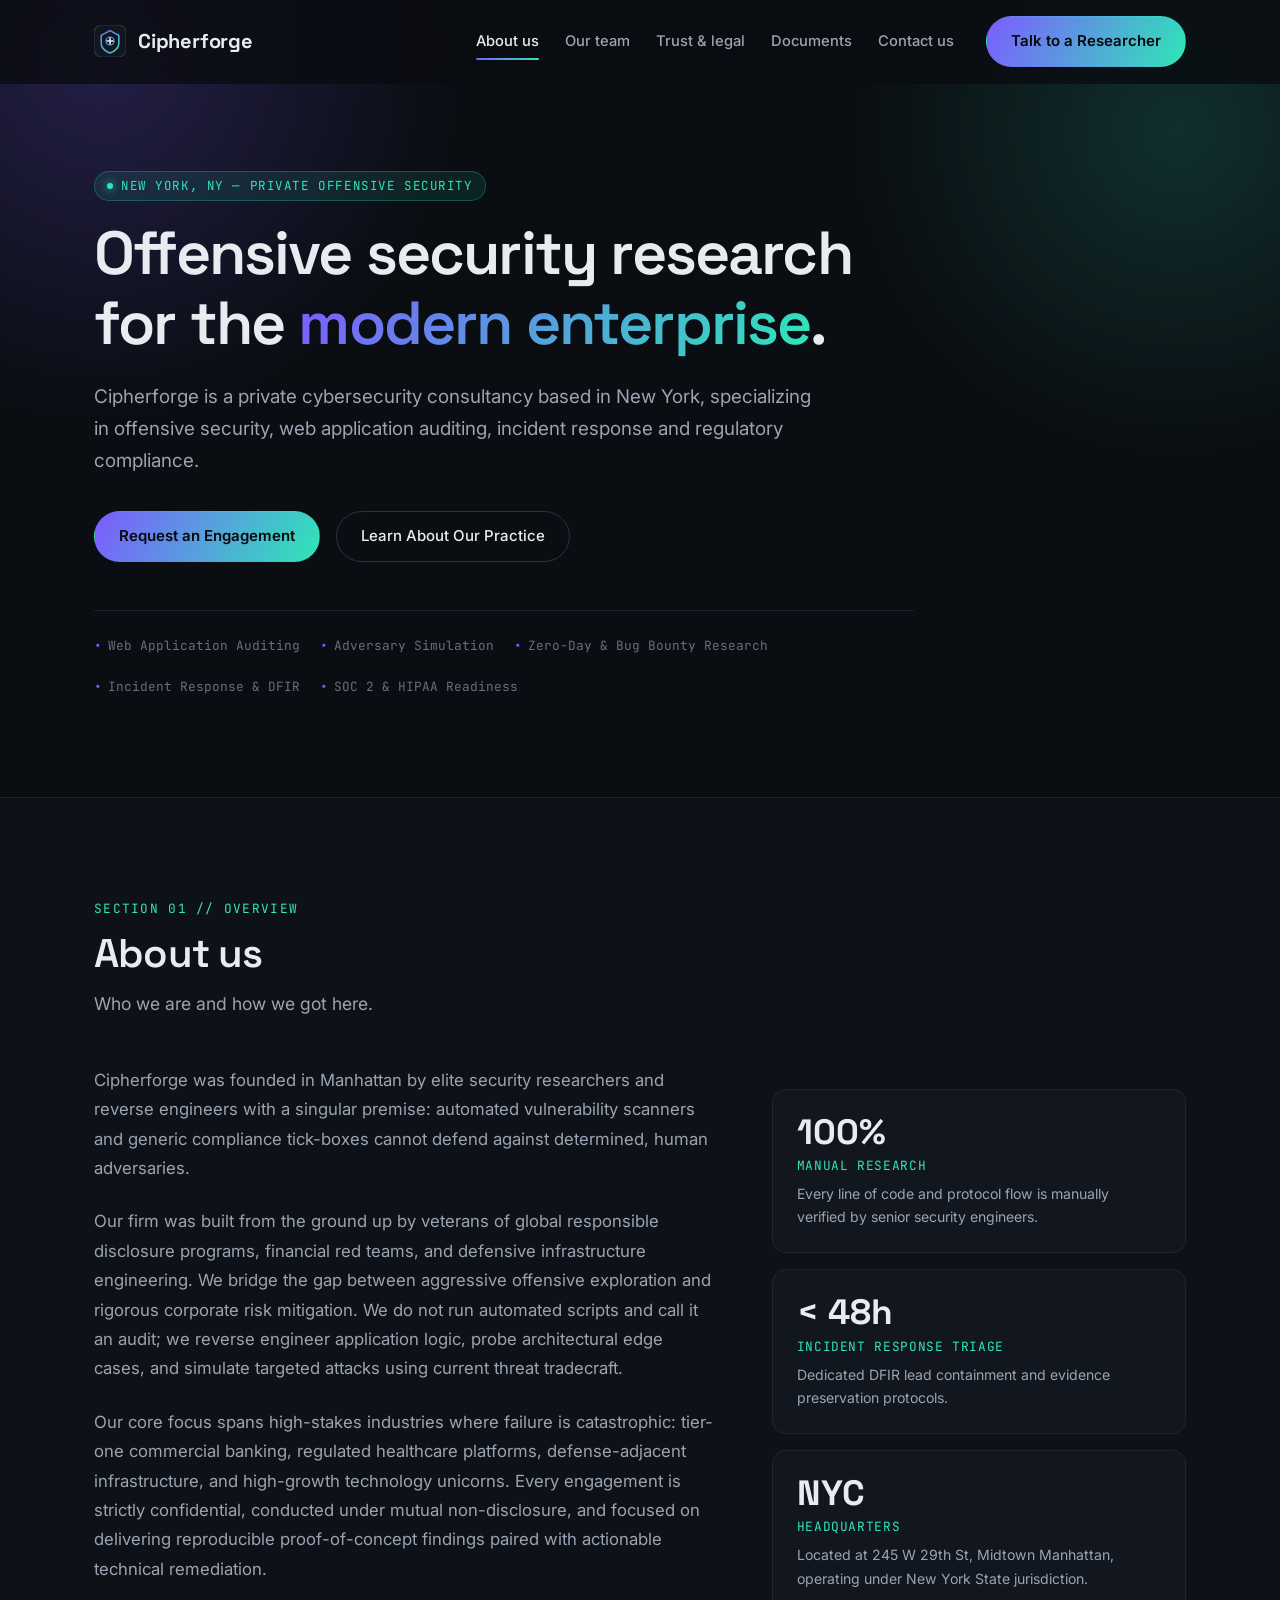
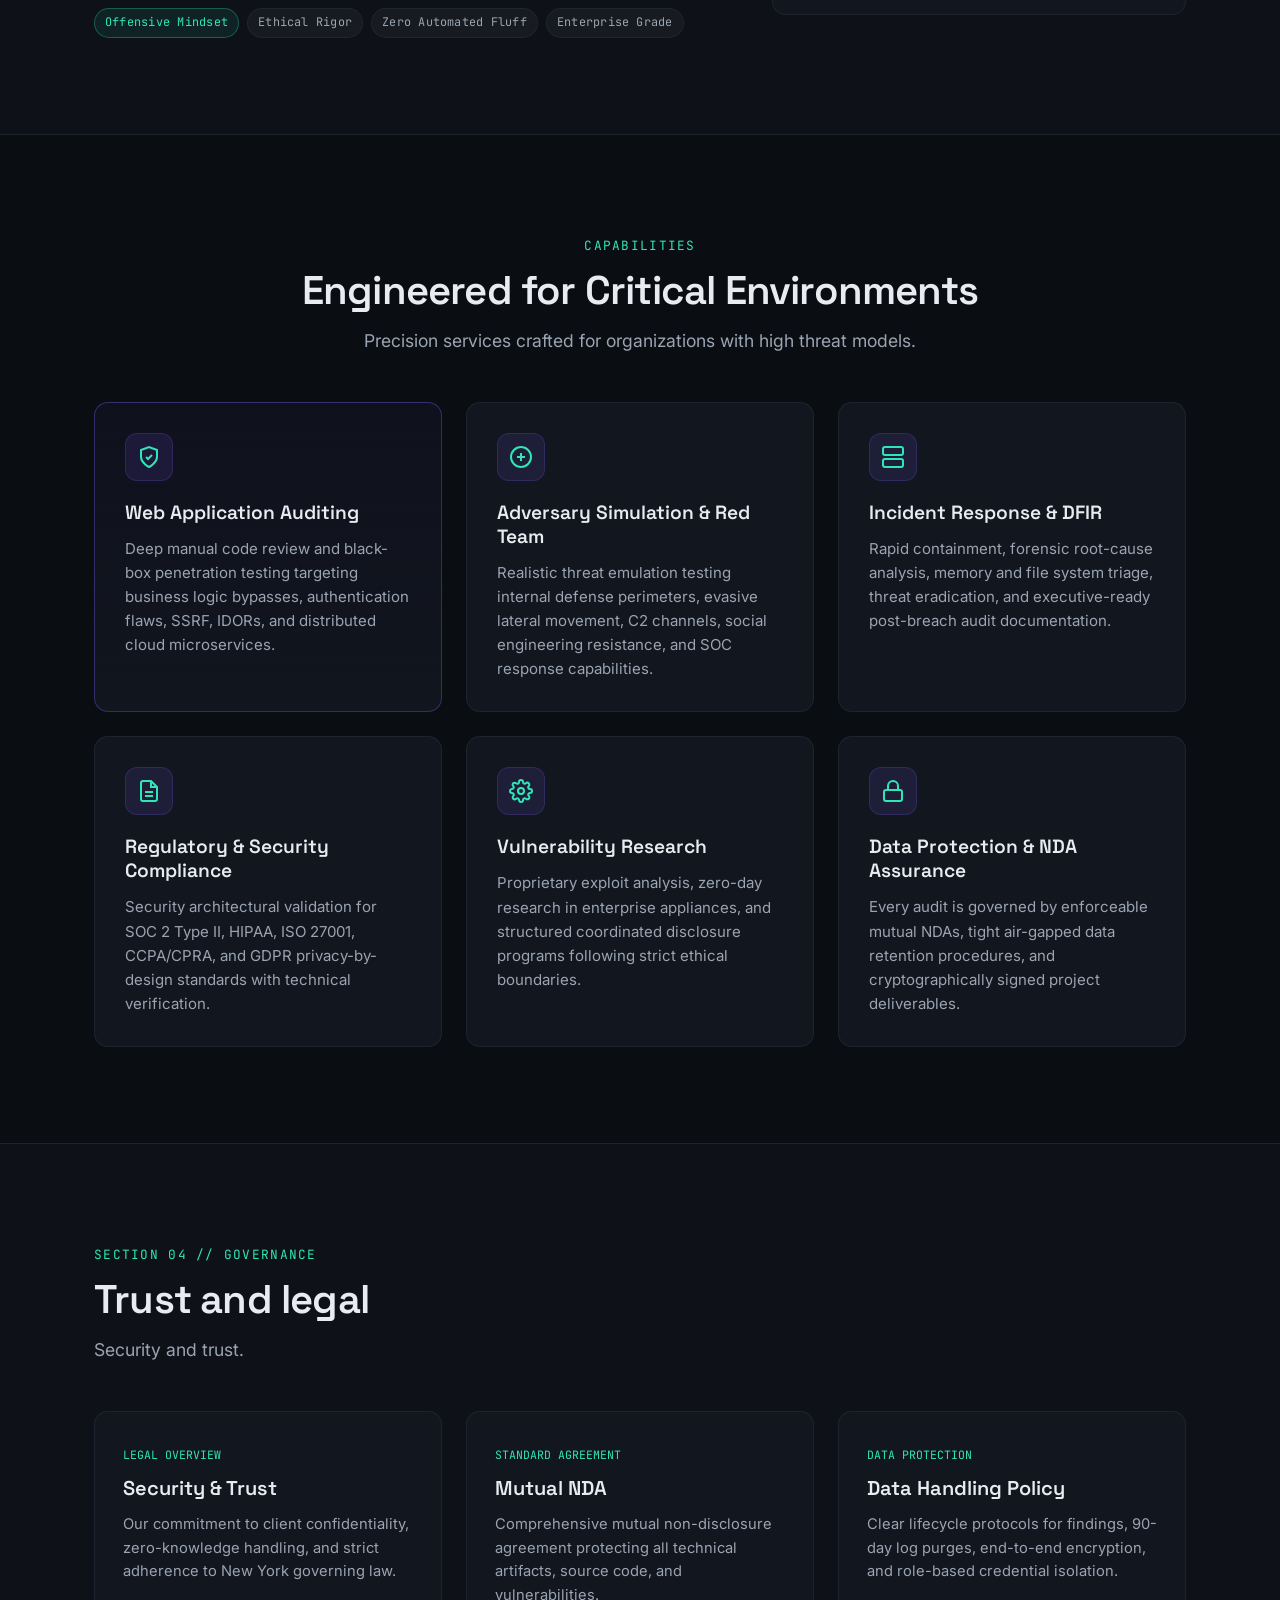
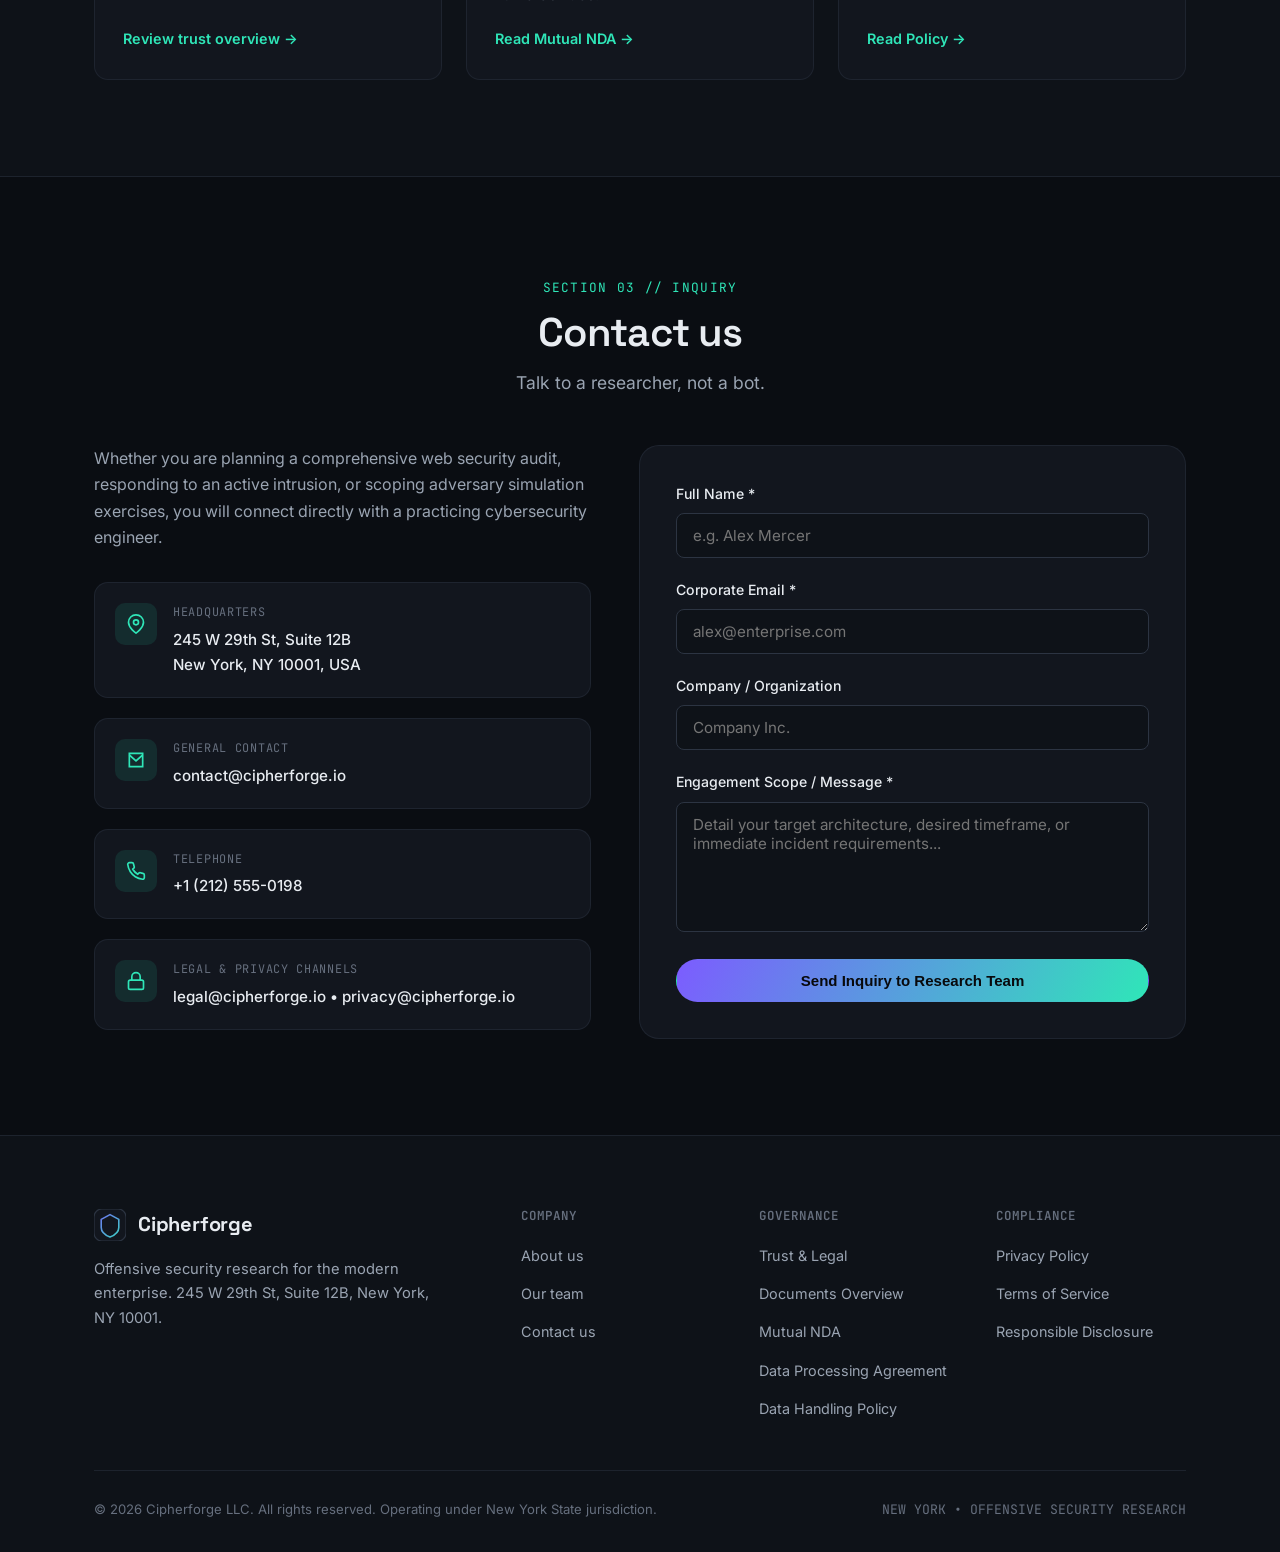
==== index.html @ 645dce04 "Initial release: Cipherforge corporate offensive security website" ====
﻿<!DOCTYPE html>
<html lang="en">
<head>
  <meta charset="UTF-8" />
  <meta name="viewport" content="width=device-width, initial-scale=1.0" />
  <title>Cipherforge | Offensive Security Research for the Modern Enterprise</title>
  <meta name="description" content="Cipherforge is a private cybersecurity consultancy based in New York, specializing in offensive security, web application auditing, incident response and regulatory compliance." />
  <meta name="robots" content="index, follow" />
  <link rel="canonical" href="https://cipherforgge.github.io/cipherforge/" />
  <meta name="theme-color" content="#0a0d12" />

  <!-- Icons -->
  <link rel="icon" href="assets/favicon.svg" type="image/svg+xml" />
  <link rel="apple-touch-icon" href="assets/logo.png" />

  <!-- Open Graph -->
  <meta property="og:type" content="website" />
  <meta property="og:url" content="https://cipherforgge.github.io/cipherforge/" />
  <meta property="og:site_name" content="Cipherforge" />
  <meta property="og:title" content="Cipherforge | Offensive Security Research for the Modern Enterprise" />
  <meta property="og:description" content="Private cybersecurity consultancy based in New York specializing in offensive security, web application auditing, incident response and compliance." />
  <meta property="og:image" content="https://cipherforgge.github.io/cipherforge/assets/og.jpg" />
  <meta property="og:image:width" content="1200" />
  <meta property="og:image:height" content="630" />
  <meta property="og:image:alt" content="Cipherforge - Offensive security research for the modern enterprise" />

  <!-- Twitter Card -->
  <meta name="twitter:card" content="summary_large_image" />
  <meta name="twitter:title" content="Cipherforge | Offensive Security Research for the Modern Enterprise" />
  <meta name="twitter:description" content="Private cybersecurity consultancy based in New York specializing in offensive security, web application auditing, incident response and compliance." />
  <meta name="twitter:image" content="https://cipherforgge.github.io/cipherforge/assets/og.jpg" />

  <!-- Google Fonts -->
  <link rel="preconnect" href="https://fonts.googleapis.com">
  <link rel="preconnect" href="https://fonts.gstatic.com" crossorigin>
  <link href="https://fonts.googleapis.com/css2?family=Space+Grotesk:wght@400;500;600;700&family=Inter:wght@400;500;600&family=JetBrains+Mono:wght@400;500&display=swap" rel="stylesheet">
  <link rel="stylesheet" href="css/styles.css" />

  <!-- JSON-LD Organization -->
  <script type="application/ld+json">
  {
    "@context": "https://schema.org",
    "@type": "Organization",
    "name": "Cipherforge",
    "url": "https://cipherforgge.github.io/cipherforge/",
    "logo": "https://cipherforgge.github.io/cipherforge/assets/logo.png",
    "description": "Private cybersecurity consultancy based in New York specializing in offensive security, web application auditing, incident response and compliance.",
    "email": "contact@cipherforge.io",
    "telephone": "+1-212-555-0198",
    "address": {
      "@type": "PostalAddress",
      "streetAddress": "245 W 29th St, Suite 12B",
      "addressLocality": "New York",
      "addressRegion": "NY",
      "postalCode": "10001",
      "addressCountry": "US"
    },
    "sameAs": []
  }
  </script>
</head>
<body>

  <!-- Navigation -->
  <header class="nav" id="nav">
    <div class="nav-inner">
      <a href="index.html" class="brand-link">
        <span class="brand-logo-icon">
          <svg viewBox="0 0 40 40" fill="none" xmlns="http://www.w3.org/2000/svg">
            <rect width="40" height="40" rx="10" fill="#12161e" stroke="#2c3442" stroke-width="1.5" />
            <path d="M20 7 L31 13 V23 C31 29 25 33 20 35 C15 33 9 29 9 23 V13 Z" stroke="url(#nav-grad)" stroke-width="2" stroke-linejoin="round"/>
            <path d="M16 20 L24 20 M20 16 L20 24" stroke="#e8ecf1" stroke-width="2" stroke-linecap="round"/>
            <circle cx="20" cy="20" r="5" stroke="url(#nav-grad)" stroke-width="1.5"/>
            <defs>
              <linearGradient id="nav-grad" x1="0" y1="0" x2="40" y2="40" gradientUnits="userSpaceOnUse">
                <stop offset="0%" stop-color="#7c5cff" />
                <stop offset="100%" stop-color="#2fe6b8" />
              </linearGradient>
            </defs>
          </svg>
        </span>
        Cipherforge
      </a>

      <div class="nav-menu" id="nav-menu">
        <nav class="nav-links">
          <a href="#about" class="active">About us</a>
          <a href="team.html">Our team</a>
          <a href="trust.html">Trust & legal</a>
          <a href="documents.html">Documents</a>
          <a href="#contact">Contact us</a>
        </nav>
        <div class="nav-right">
          <a href="#contact" class="btn btn-primary nav-cta">Talk to a Researcher</a>
        </div>
      </div>

      <button class="nav-toggle" id="nav-toggle" aria-label="Toggle navigation menu" aria-expanded="false">
        <span></span><span></span><span></span>
      </button>
    </div>
  </header>

  <!-- Hero Section -->
  <section class="hero" id="top">
    <div class="hero-bg" aria-hidden="true"></div>
    <div class="container hero-inner">
      <div class="hero-content">
        <div class="eyebrow reveal">
          <span class="eyebrow-pill">New York, NY — Private Offensive Security</span>
        </div>
        <h1 class="hero-title reveal">
          Offensive security research for the <span class="text-gradient">modern enterprise</span>.
        </h1>
        <p class="hero-subtitle reveal">
          Cipherforge is a private cybersecurity consultancy based in New York, specializing in offensive security, web application auditing, incident response and regulatory compliance.
        </p>
        <div class="hero-actions reveal">
          <a href="#contact" class="btn btn-primary">Request an Engagement</a>
          <a href="#about" class="btn btn-ghost">Learn About Our Practice</a>
        </div>
        <div class="hero-stack reveal">
          <span>Web Application Auditing</span>
          <span>Adversary Simulation</span>
          <span>Zero-Day & Bug Bounty Research</span>
          <span>Incident Response & DFIR</span>
          <span>SOC 2 & HIPAA Readiness</span>
        </div>
      </div>
    </div>
  </section>

  <!-- About Us Section -->
  <section class="section section-alt" id="about">
    <div class="container">
      <div class="section-header">
        <p class="section-tag reveal">Section 01 // Overview</p>
        <h2 class="section-title reveal">About us</h2>
        <p class="section-subtitle reveal">Who we are and how we got here.</p>
      </div>

      <div class="about-grid">
        <div class="about-body reveal">
          <p>
            Cipherforge was founded in Manhattan by elite security researchers and reverse engineers with a singular premise: automated vulnerability scanners and generic compliance tick-boxes cannot defend against determined, human adversaries.
          </p>
          <p>
            Our firm was built from the ground up by veterans of global responsible disclosure programs, financial red teams, and defensive infrastructure engineering. We bridge the gap between aggressive offensive exploration and rigorous corporate risk mitigation. We do not run automated scripts and call it an audit; we reverse engineer application logic, probe architectural edge cases, and simulate targeted attacks using current threat tradecraft.
          </p>
          <p>
            Our core focus spans high-stakes industries where failure is catastrophic: tier-one commercial banking, regulated healthcare platforms, defense-adjacent infrastructure, and high-growth technology unicorns. Every engagement is strictly confidential, conducted under mutual non-disclosure, and focused on delivering reproducible proof-of-concept findings paired with actionable technical remediation.
          </p>
          <div class="tag-list">
            <span class="tag tag-accent">Offensive Mindset</span>
            <span class="tag">Ethical Rigor</span>
            <span class="tag">Zero Automated Fluff</span>
            <span class="tag">Enterprise Grade</span>
          </div>
        </div>

        <div class="about-highlights reveal">
          <div class="stat-card">
            <div class="stat-number">100%</div>
            <div class="stat-label">Manual Research</div>
            <p class="stat-desc">Every line of code and protocol flow is manually verified by senior security engineers.</p>
          </div>
          <div class="stat-card">
            <div class="stat-number">&lt; 48h</div>
            <div class="stat-label">Incident Response Triage</div>
            <p class="stat-desc">Dedicated DFIR lead containment and evidence preservation protocols.</p>
          </div>
          <div class="stat-card">
            <div class="stat-number">NYC</div>
            <div class="stat-label">Headquarters</div>
            <p class="stat-desc">Located at 245 W 29th St, Midtown Manhattan, operating under New York State jurisdiction.</p>
          </div>
        </div>
      </div>
    </div>
  </section>

  <!-- Core Practice Areas -->
  <section class="section" id="services">
    <div class="container">
      <div class="section-header text-center">
        <p class="section-tag reveal">Capabilities</p>
        <h2 class="section-title reveal">Engineered for Critical Environments</h2>
        <p class="section-subtitle reveal">Precision services crafted for organizations with high threat models.</p>
      </div>

      <div class="cards-grid">
        <article class="feature-card feature-card-accent reveal">
          <div class="feature-icon">
            <svg width="24" height="24" viewBox="0 0 24 24" fill="none" stroke="currentColor" stroke-width="2"><path d="M12 22s8-4 8-10V5l-8-3-8 3v7c0 6 8 10 8 10z"/><path d="M9 12l2 2 4-4"/></svg>
          </div>
          <h3>Web Application Auditing</h3>
          <p>Deep manual code review and black-box penetration testing targeting business logic bypasses, authentication flaws, SSRF, IDORs, and distributed cloud microservices.</p>
        </article>

        <article class="feature-card reveal">
          <div class="feature-icon">
            <svg width="24" height="24" viewBox="0 0 24 24" fill="none" stroke="currentColor" stroke-width="2"><circle cx="12" cy="12" r="10"/><path d="M12 8v8"/><path d="M8 12h8"/></svg>
          </div>
          <h3>Adversary Simulation & Red Team</h3>
          <p>Realistic threat emulation testing internal defense perimeters, evasive lateral movement, C2 channels, social engineering resistance, and SOC response capabilities.</p>
        </article>

        <article class="feature-card reveal">
          <div class="feature-icon">
            <svg width="24" height="24" viewBox="0 0 24 24" fill="none" stroke="currentColor" stroke-width="2"><rect x="2" y="2" width="20" height="8" rx="2"/><rect x="2" y="14" width="20" height="8" rx="2"/><line x1="6" y1="6" x2="6.01" y2="6"/><line x1="6" y1="18" x2="6.01" y2="18"/></svg>
          </div>
          <h3>Incident Response & DFIR</h3>
          <p>Rapid containment, forensic root-cause analysis, memory and file system triage, threat eradication, and executive-ready post-breach audit documentation.</p>
        </article>

        <article class="feature-card reveal">
          <div class="feature-icon">
            <svg width="24" height="24" viewBox="0 0 24 24" fill="none" stroke="currentColor" stroke-width="2"><path d="M14 2H6a2 2 0 0 0-2 2v16a2 2 0 0 0 2 2h12a2 2 0 0 0 2-2V8z"/><polyline points="14 2 14 8 20 8"/><line x1="16" y1="13" x2="8" y2="13"/><line x1="16" y1="17" x2="8" y2="17"/></svg>
          </div>
          <h3>Regulatory & Security Compliance</h3>
          <p>Security architectural validation for SOC 2 Type II, HIPAA, ISO 27001, CCPA/CPRA, and GDPR privacy-by-design standards with technical verification.</p>
        </article>

        <article class="feature-card reveal">
          <div class="feature-icon">
            <svg width="24" height="24" viewBox="0 0 24 24" fill="none" stroke="currentColor" stroke-width="2"><circle cx="12" cy="12" r="3"/><path d="M19.4 15a1.65 1.65 0 0 0 .33 1.82l.06.06a2 2 0 0 1 0 2.83 2 2 0 0 1-2.83 0l-.06-.06a1.65 1.65 0 0 0-1.82-.33 1.65 1.65 0 0 0-1 1.51V21a2 2 0 0 1-2 2 2 2 0 0 1-2-2v-.09A1.65 1.65 0 0 0 9 19.4a1.65 1.65 0 0 0-1.82.33l-.06.06a2 2 0 0 1-2.83 0 2 2 0 0 1 0-2.83l.06-.06a1.65 1.65 0 0 0 .33-1.82 1.65 1.65 0 0 0-1.51-1H3a2 2 0 0 1-2-2 2 2 0 0 1 2-2h.09A1.65 1.65 0 0 0 4.6 9a1.65 1.65 0 0 0-.33-1.82l-.06-.06a2 2 0 0 1 0-2.83 2 2 0 0 1 2.83 0l.06.06a1.65 1.65 0 0 0 1.82.33H9a1.65 1.65 0 0 0 1-1.51V3a2 2 0 0 1 2-2 2 2 0 0 1 2 2v.09a1.65 1.65 0 0 0 1 1.51 1.65 1.65 0 0 0 1.82-.33l.06-.06a2 2 0 0 1 2.83 0 2 2 0 0 1 0 2.83l-.06.06a1.65 1.65 0 0 0-.33 1.82V9a1.65 1.65 0 0 0 1.51 1H21a2 2 0 0 1 2 2 2 2 0 0 1-2 2h-.09a1.65 1.65 0 0 0-1.51 1z"/></svg>
          </div>
          <h3>Vulnerability Research</h3>
          <p>Proprietary exploit analysis, zero-day research in enterprise appliances, and structured coordinated disclosure programs following strict ethical boundaries.</p>
        </article>

        <article class="feature-card reveal">
          <div class="feature-icon">
            <svg width="24" height="24" viewBox="0 0 24 24" fill="none" stroke="currentColor" stroke-width="2"><rect x="3" y="11" width="18" height="11" rx="2" ry="2"/><path d="M7 11V7a5 5 0 0 1 10 0v4"/></svg>
          </div>
          <h3>Data Protection & NDA Assurance</h3>
          <p>Every audit is governed by enforceable mutual NDAs, tight air-gapped data retention procedures, and cryptographically signed project deliverables.</p>
        </article>
      </div>
    </div>
  </section>

  <!-- Trust & Legal Teaser Section -->
  <section class="section section-alt">
    <div class="container">
      <div class="section-header">
        <p class="section-tag reveal">Section 04 // Governance</p>
        <h2 class="section-title reveal">Trust and legal</h2>
        <p class="section-subtitle reveal">Security and trust.</p>
      </div>

      <div class="cards-grid">
        <div class="doc-card reveal">
          <div>
            <span class="doc-card-badge">Legal Overview</span>
            <h3>Security & Trust</h3>
            <p>Our commitment to client confidentiality, zero-knowledge handling, and strict adherence to New York governing law.</p>
          </div>
          <a href="trust.html" class="doc-card-link">Review trust overview &rarr;</a>
        </div>

        <div class="doc-card reveal">
          <div>
            <span class="doc-card-badge">Standard Agreement</span>
            <h3>Mutual NDA</h3>
            <p>Comprehensive mutual non-disclosure agreement protecting all technical artifacts, source code, and vulnerabilities.</p>
          </div>
          <a href="nda.html" class="doc-card-link">Read Mutual NDA &rarr;</a>
        </div>

        <div class="doc-card reveal">
          <div>
            <span class="doc-card-badge">Data Protection</span>
            <h3>Data Handling Policy</h3>
            <p>Clear lifecycle protocols for findings, 90-day log purges, end-to-end encryption, and role-based credential isolation.</p>
          </div>
          <a href="data-handling.html" class="doc-card-link">Read Policy &rarr;</a>
        </div>
      </div>
    </div>
  </section>

  <!-- Contact Us Section -->
  <section class="section" id="contact">
    <div class="container">
      <div class="section-header text-center">
        <p class="section-tag reveal">Section 03 // Inquiry</p>
        <h2 class="section-title reveal">Contact us</h2>
        <p class="section-subtitle reveal">Talk to a researcher, not a bot.</p>
      </div>

      <div class="contact-layout">
        <div class="contact-info reveal">
          <p>
            Whether you are planning a comprehensive web security audit, responding to an active intrusion, or scoping adversary simulation exercises, you will connect directly with a practicing cybersecurity engineer.
          </p>

          <div class="contact-info-list">
            <div class="contact-item">
              <div class="contact-item-icon">
                <svg viewBox="0 0 24 24" fill="none" stroke="currentColor" stroke-width="2"><path d="M21 10c0 7-9 13-9 13s-9-6-9-13a9 9 0 0 1 18 0z"/><circle cx="12" cy="10" r="3"/></svg>
              </div>
              <div class="contact-item-content">
                <span class="contact-item-label">Headquarters</span>
                <span class="contact-item-value">245 W 29th St, Suite 12B<br>New York, NY 10001, USA</span>
              </div>
            </div>

            <div class="contact-item">
              <div class="contact-item-icon">
                <svg viewBox="0 0 24 24" fill="none" stroke="currentColor" stroke-width="2"><path d="M4 4h16v16H4z"/><path d="M4 6l8 7 8-7"/></svg>
              </div>
              <div class="contact-item-content">
                <span class="contact-item-label">General Contact</span>
                <a href="mailto:contact@cipherforge.io" class="contact-item-value">contact@cipherforge.io</a>
              </div>
            </div>

            <div class="contact-item">
              <div class="contact-item-icon">
                <svg viewBox="0 0 24 24" fill="none" stroke="currentColor" stroke-width="2"><path d="M22 16.92v3a2 2 0 0 1-2.18 2 19.79 19.79 0 0 1-8.63-3.07 19.5 19.5 0 0 1-6-6 19.79 19.79 0 0 1-3.07-8.67A2 2 0 0 1 4.11 2h3a2 2 0 0 1 2 1.72 12.84 12.84 0 0 0 .7 2.81 2 2 0 0 1-.45 2.11L8.09 9.91a16 16 0 0 0 6 6l1.27-1.27a2 2 0 0 1 2.11-.45 12.84 12.84 0 0 0 2.81.7A2 2 0 0 1 22 16.92z"/></svg>
              </div>
              <div class="contact-item-content">
                <span class="contact-item-label">Telephone</span>
                <span class="contact-item-value">+1 (212) 555-0198</span>
              </div>
            </div>

            <div class="contact-item">
              <div class="contact-item-icon">
                <svg viewBox="0 0 24 24" fill="none" stroke="currentColor" stroke-width="2"><rect x="3" y="11" width="18" height="11" rx="2" ry="2"/><path d="M7 11V7a5 5 0 0 1 10 0v4"/></svg>
              </div>
              <div class="contact-item-content">
                <span class="contact-item-label">Legal & Privacy Channels</span>
                <span class="contact-item-value">legal@cipherforge.io &bull; privacy@cipherforge.io</span>
              </div>
            </div>
          </div>
        </div>

        <div class="contact-form-wrap reveal">
          <form id="contact-form" novalidate>
            <div class="form-group">
              <label for="cf-name" class="form-label">Full Name *</label>
              <input type="text" id="cf-name" class="form-control" placeholder="e.g. Alex Mercer" required />
            </div>

            <div class="form-group">
              <label for="cf-email" class="form-label">Corporate Email *</label>
              <input type="email" id="cf-email" class="form-control" placeholder="alex@enterprise.com" required />
            </div>

            <div class="form-group">
              <label for="cf-company" class="form-label">Company / Organization</label>
              <input type="text" id="cf-company" class="form-control" placeholder="Company Inc." />
            </div>

            <div class="form-group">
              <label for="cf-message" class="form-label">Engagement Scope / Message *</label>
              <textarea id="cf-message" class="form-control" rows="4" placeholder="Detail your target architecture, desired timeframe, or immediate incident requirements..." required></textarea>
            </div>

            <button type="submit" class="btn btn-primary" style="width: 100%;">
              Send Inquiry to Research Team
            </button>

            <div id="form-status" class="form-status" role="alert"></div>
          </form>
        </div>
      </div>
    </div>
  </section>

  <!-- Footer -->
  <footer class="footer">
    <div class="container">
      <div class="footer-top">
        <div class="footer-brand">
          <a href="index.html" class="brand-link">
            <span class="brand-logo-icon">
              <svg viewBox="0 0 40 40" fill="none" xmlns="http://www.w3.org/2000/svg">
                <rect width="40" height="40" rx="10" fill="#12161e" stroke="#2c3442" stroke-width="1.5" />
                <path d="M20 7 L31 13 V23 C31 29 25 33 20 35 C15 33 9 29 9 23 V13 Z" stroke="url(#nav-grad-ft)" stroke-width="2" stroke-linejoin="round"/>
                <defs>
                  <linearGradient id="nav-grad-ft" x1="0" y1="0" x2="40" y2="40" gradientUnits="userSpaceOnUse">
                    <stop offset="0%" stop-color="#7c5cff" />
                    <stop offset="100%" stop-color="#2fe6b8" />
                  </linearGradient>
                </defs>
              </svg>
            </span>
            Cipherforge
          </a>
          <p class="footer-desc">
            Offensive security research for the modern enterprise. 245 W 29th St, Suite 12B, New York, NY 10001.
          </p>
        </div>

        <div class="footer-col">
          <h4>Company</h4>
          <ul>
            <li><a href="#about">About us</a></li>
            <li><a href="team.html">Our team</a></li>
            <li><a href="#contact">Contact us</a></li>
          </ul>
        </div>

        <div class="footer-col">
          <h4>Governance</h4>
          <ul>
            <li><a href="trust.html">Trust & Legal</a></li>
            <li><a href="documents.html">Documents Overview</a></li>
            <li><a href="nda.html">Mutual NDA</a></li>
            <li><a href="dpa.html">Data Processing Agreement</a></li>
            <li><a href="data-handling.html">Data Handling Policy</a></li>
          </ul>
        </div>

        <div class="footer-col">
          <h4>Compliance</h4>
          <ul>
            <li><a href="privacy.html">Privacy Policy</a></li>
            <li><a href="terms.html">Terms of Service</a></li>
            <li><a href="mailto:security@cipherforge.io">Responsible Disclosure</a></li>
          </ul>
        </div>
      </div>

      <div class="footer-bottom">
        <div>&copy; <span id="year">2026</span> Cipherforge LLC. All rights reserved. Operating under New York State jurisdiction.</div>
        <div class="mono">NEW YORK &bull; OFFENSIVE SECURITY RESEARCH</div>
      </div>
    </div>
  </footer>

  <script src="js/main.js"></script>
</body>
</html>
---- css/styles.css ----
/* ---------- Cipherforge Stylesheet ----------
   Design System cloned from reference: dark theme, glassmorphic navigation,
   Space Grotesk + Inter + JetBrains Mono typography, gradient accents.
------------------------------------------------ */

:root {
  --bg: #0a0d12;
  --bg-alt: #0e1218;
  --surface: #12161e;
  --surface-hover: #171c26;
  --surface-card: #141922;
  --border: rgba(34, 41, 53, 0.75);
  --border-strong: #2c3442;
  --text: #e8ecf1;
  --text-dim: #9aa4b2;
  --text-faint: #666f7e;
  --accent: #7c5cff;
  --accent-2: #2fe6b8;
  --accent-grad: linear-gradient(120deg, #7c5cff, #2fe6b8);
  --accent-glow: rgba(124, 92, 255, 0.25);
  --radius-sm: 8px;
  --radius: 14px;
  --radius-lg: 20px;
  --max-w: 1140px;
  --font-display: "Space Grotesk", -apple-system, BlinkMacSystemFont, "Segoe UI", Roboto, sans-serif;
  --font-body: "Inter", -apple-system, BlinkMacSystemFont, "Segoe UI", Roboto, sans-serif;
  --font-mono: "JetBrains Mono", Consolas, monospace;
}

*, *::before, *::after {
  box-sizing: border-box;
}

html {
  scroll-behavior: smooth;
  font-size: 16px;
}

body {
  margin: 0;
  background: var(--bg);
  color: var(--text);
  font-family: var(--font-body);
  line-height: 1.65;
  -webkit-font-smoothing: antialiased;
  -moz-osx-font-smoothing: grayscale;
  overflow-x: hidden;
}

.container {
  max-width: var(--max-w);
  margin: 0 auto;
  padding: 0 24px;
}

h1, h2, h3, h4 {
  font-family: var(--font-display);
  font-weight: 600;
  margin: 0;
  color: var(--text);
  line-height: 1.25;
}

p {
  color: var(--text-dim);
  margin: 0 0 1rem;
}

a {
  color: inherit;
  text-decoration: none;
  transition: color 0.2s ease, opacity 0.2s ease;
}

img {
  max-width: 100%;
  height: auto;
  display: block;
}

/* Gradient & Highlights */
.text-gradient {
  background: var(--accent-grad);
  -webkit-background-clip: text;
  background-clip: text;
  color: transparent;
}

.mono {
  font-family: var(--font-mono);
}

/* ---------- Reveal on Scroll ---------- */
.js .reveal {
  opacity: 0;
  transform: translateY(18px);
  transition: opacity 0.55s cubic-bezier(0.16, 1, 0.3, 1), transform 0.55s cubic-bezier(0.16, 1, 0.3, 1);
}
.js .reveal.in-view {
  opacity: 1;
  transform: translateY(0);
}

@media (prefers-reduced-motion: reduce) {
  .js .reveal {
    opacity: 1;
    transform: none;
    transition: none;
  }
}

/* ---------- Header & Navigation ---------- */
.nav {
  position: fixed;
  top: 0;
  left: 0;
  right: 0;
  z-index: 1000;
  backdrop-filter: blur(12px);
  -webkit-backdrop-filter: blur(12px);
  background: rgba(10, 13, 18, 0.82);
  border-bottom: 1px solid transparent;
  transition: border-color 0.3s ease, background 0.3s ease;
}

.nav.scrolled {
  border-bottom-color: var(--border);
  background: rgba(10, 13, 18, 0.95);
}

.nav-inner {
  max-width: var(--max-w);
  margin: 0 auto;
  padding: 16px 24px;
  display: flex;
  align-items: center;
  justify-content: space-between;
}

.brand-link {
  display: flex;
  align-items: center;
  gap: 12px;
  font-family: var(--font-display);
  font-weight: 700;
  font-size: 1.25rem;
  letter-spacing: -0.01em;
  color: var(--text);
}

.brand-logo-icon {
  width: 32px;
  height: 32px;
  display: flex;
  align-items: center;
  justify-content: center;
}

.brand-logo-icon svg {
  width: 100%;
  height: 100%;
}

.nav-menu {
  display: flex;
  align-items: center;
  gap: 32px;
}

.nav-links {
  display: flex;
  align-items: center;
  gap: 26px;
}

.nav-links a {
  font-size: 0.92rem;
  color: var(--text-dim);
  font-weight: 500;
  position: relative;
  padding: 6px 0;
}

.nav-links a:hover,
.nav-links a.active {
  color: var(--text);
}

.nav-links a.active::after {
  content: "";
  position: absolute;
  bottom: 0;
  left: 0;
  right: 0;
  height: 2px;
  background: var(--accent-grad);
  border-radius: 2px;
}

.nav-right {
  display: flex;
  align-items: center;
  gap: 16px;
}

.nav-cta {
  font-size: 0.88rem;
  padding: 10px 20px;
}

.nav-toggle {
  display: none;
  flex-direction: column;
  justify-content: center;
  gap: 5px;
  width: 38px;
  height: 38px;
  background: var(--surface);
  border: 1px solid var(--border);
  border-radius: 8px;
  cursor: pointer;
  padding: 8px;
}

.nav-toggle span {
  display: block;
  height: 2px;
  background: var(--text);
  border-radius: 2px;
  transition: transform 0.25s ease, opacity 0.25s ease;
}

/* ---------- Buttons ---------- */
.btn {
  display: inline-flex;
  align-items: center;
  justify-content: center;
  gap: 8px;
  padding: 12px 24px;
  border-radius: 999px;
  font-weight: 500;
  font-size: 0.94rem;
  cursor: pointer;
  transition: transform 0.2s ease, box-shadow 0.2s ease, background 0.2s ease, border-color 0.2s ease;
  border: 1px solid transparent;
  text-align: center;
}

.btn-primary {
  background: var(--accent-grad);
  color: #08090c;
  font-weight: 600;
}

.btn-primary:hover {
  transform: translateY(-2px);
  box-shadow: 0 10px 26px -6px rgba(124, 92, 255, 0.5);
}

.btn-ghost {
  border-color: var(--border-strong);
  color: var(--text);
  background: transparent;
}

.btn-ghost:hover {
  border-color: var(--accent);
  background: var(--surface);
}

.btn-surface {
  background: var(--surface);
  border: 1px solid var(--border);
  color: var(--text);
}

.btn-surface:hover {
  border-color: var(--accent-2);
  transform: translateY(-2px);
}

/* ---------- Sections & Containers ---------- */
.section {
  padding: 96px 0;
  position: relative;
}

.section-alt {
  background: var(--bg-alt);
  border-top: 1px solid var(--border);
  border-bottom: 1px solid var(--border);
}

.section-header {
  margin-bottom: 48px;
}

.section-header.text-center {
  text-align: center;
  max-width: 720px;
  margin-left: auto;
  margin-right: auto;
}

.section-tag {
  font-family: var(--font-mono);
  font-size: 0.8rem;
  color: var(--accent-2);
  text-transform: uppercase;
  letter-spacing: 0.1em;
  margin-bottom: 10px;
  display: inline-flex;
  align-items: center;
  gap: 8px;
}

.section-title {
  font-size: clamp(1.8rem, 3.2vw, 2.5rem);
  letter-spacing: -0.02em;
  margin-bottom: 12px;
}

.section-subtitle {
  font-size: 1.1rem;
  color: var(--text-dim);
  margin-bottom: 0;
  line-height: 1.5;
}

/* ---------- Hero ---------- */
.hero {
  position: relative;
  padding: 170px 0 100px;
  overflow: hidden;
}

.hero-bg {
  position: absolute;
  inset: -10% -10% auto -10%;
  height: 700px;
  background:
    radial-gradient(550px circle at 15% 20%, rgba(124, 92, 255, 0.22), transparent 65%),
    radial-gradient(500px circle at 85% 30%, rgba(47, 230, 184, 0.16), transparent 65%);
  pointer-events: none;
  z-index: 0;
}

.hero-inner {
  position: relative;
  z-index: 1;
}

.hero-content {
  max-width: 820px;
}

.eyebrow {
  font-family: var(--font-mono);
  font-size: 0.82rem;
  color: var(--accent-2);
  text-transform: uppercase;
  letter-spacing: 0.12em;
  margin-bottom: 18px;
  display: inline-flex;
  align-items: center;
  gap: 8px;
}

.eyebrow-pill {
  display: inline-flex;
  align-items: center;
  gap: 8px;
  background: rgba(47, 230, 184, 0.1);
  border: 1px solid rgba(47, 230, 184, 0.25);
  padding: 4px 12px;
  border-radius: 999px;
  font-size: 0.78rem;
  color: var(--accent-2);
}

.eyebrow-pill::before {
  content: "";
  width: 6px;
  height: 6px;
  border-radius: 50%;
  background: var(--accent-2);
  box-shadow: 0 0 8px var(--accent-2);
}

.hero-title {
  font-size: clamp(2.3rem, 5vw, 3.8rem);
  letter-spacing: -0.03em;
  line-height: 1.15;
  margin-bottom: 22px;
}

.hero-subtitle {
  font-size: 1.18rem;
  line-height: 1.7;
  color: var(--text-dim);
  max-width: 720px;
  margin-bottom: 34px;
}

.hero-actions {
  display: flex;
  gap: 16px;
  flex-wrap: wrap;
  align-items: center;
  margin-bottom: 48px;
}

.hero-stack {
  display: flex;
  align-items: center;
  gap: 20px;
  flex-wrap: wrap;
  font-family: var(--font-mono);
  font-size: 0.8rem;
  color: var(--text-faint);
  border-top: 1px solid var(--border);
  padding-top: 24px;
}

.hero-stack span {
  display: inline-flex;
  align-items: center;
  gap: 6px;
}

.hero-stack span::before {
  content: "•";
  color: var(--accent);
}

/* ---------- Grid Systems ---------- */
.cards-grid {
  display: grid;
  grid-template-columns: repeat(3, 1fr);
  gap: 24px;
}

.cards-grid-2 {
  display: grid;
  grid-template-columns: repeat(2, 1fr);
  gap: 28px;
}

.cards-grid-4 {
  display: grid;
  grid-template-columns: repeat(4, 1fr);
  gap: 20px;
}

/* ---------- Feature / Service Card ---------- */
.feature-card {
  background: var(--surface);
  border: 1px solid var(--border);
  border-radius: var(--radius);
  padding: 30px;
  transition: border-color 0.25s ease, transform 0.25s ease, box-shadow 0.25s ease;
  position: relative;
  overflow: hidden;
}

.feature-card:hover {
  border-color: var(--border-strong);
  transform: translateY(-4px);
  box-shadow: 0 12px 30px -10px rgba(0, 0, 0, 0.5);
}

.feature-card-accent {
  border-color: rgba(124, 92, 255, 0.35);
  background: linear-gradient(180deg, rgba(124, 92, 255, 0.05) 0%, var(--surface) 100%);
}

.feature-icon {
  width: 48px;
  height: 48px;
  border-radius: 12px;
  display: flex;
  align-items: center;
  justify-content: center;
  background: rgba(124, 92, 255, 0.12);
  color: var(--accent-2);
  margin-bottom: 20px;
  border: 1px solid rgba(124, 92, 255, 0.2);
}

.feature-card h3 {
  font-size: 1.2rem;
  margin-bottom: 12px;
}

.feature-card p {
  font-size: 0.94rem;
  margin: 0;
  line-height: 1.6;
}

/* ---------- About Grid ---------- */
.about-grid {
  display: grid;
  grid-template-columns: 1.2fr 0.8fr;
  gap: 56px;
  align-items: center;
}

.about-body p {
  font-size: 1.05rem;
  line-height: 1.75;
  margin-bottom: 1.5rem;
}

.about-highlights {
  display: grid;
  grid-template-columns: 1fr;
  gap: 16px;
}

.stat-card {
  background: var(--surface);
  border: 1px solid var(--border);
  border-radius: var(--radius);
  padding: 24px;
}

.stat-number {
  font-family: var(--font-display);
  font-size: 2.2rem;
  font-weight: 700;
  color: var(--text);
  line-height: 1;
  margin-bottom: 6px;
}

.stat-label {
  font-family: var(--font-mono);
  font-size: 0.8rem;
  color: var(--accent-2);
  text-transform: uppercase;
  letter-spacing: 0.05em;
  margin-bottom: 6px;
}

.stat-desc {
  font-size: 0.88rem;
  color: var(--text-dim);
  margin: 0;
}

/* ---------- Team Page Styles (team.html) ---------- */
.team-hero {
  padding: 160px 0 70px;
  text-align: center;
  position: relative;
}

.team-grid {
  display: grid;
  grid-template-columns: repeat(2, 1fr);
  gap: 32px;
}

.team-card {
  background: var(--surface-card);
  border: 1px solid var(--border);
  border-radius: var(--radius-lg);
  padding: 32px;
  display: flex;
  flex-direction: column;
  gap: 20px;
  transition: transform 0.25s ease, border-color 0.25s ease, box-shadow 0.25s ease;
  position: relative;
}

.team-card:hover {
  border-color: var(--border-strong);
  transform: translateY(-4px);
  box-shadow: 0 16px 36px -12px rgba(0, 0, 0, 0.6);
}

.team-card-inner {
  display: grid;
  grid-template-columns: 200px 1fr;
  gap: 32px;
  align-items: start;
}

.team-avatar-wrap {
  position: relative;
  width: 100%;
  aspect-ratio: 1 / 1;
  border-radius: var(--radius);
  overflow: hidden;
  border: 1px solid var(--border-strong);
  background: #0e1218;
}

.team-avatar-wrap img {
  width: 100%;
  height: 100%;
  object-fit: cover;
  object-position: center 20%;
  transition: transform 0.4s ease;
}

.team-card:hover .team-avatar-wrap img {
  transform: scale(1.04);
}

.team-card-info {
  display: flex;
  flex-direction: column;
  gap: 12px;
}

.team-card-header {
  display: flex;
  flex-direction: column;
  gap: 4px;
}

.team-card-badge {
  font-family: var(--font-mono);
  font-size: 0.72rem;
  color: var(--accent-2);
  text-transform: uppercase;
  letter-spacing: 0.08em;
  display: inline-flex;
  align-items: center;
  gap: 6px;
}

.team-card-name {
  font-size: 1.45rem;
  font-weight: 700;
  color: var(--text);
  letter-spacing: -0.01em;
}

.team-card-role {
  font-family: var(--font-mono);
  font-size: 0.88rem;
  color: var(--accent);
  font-weight: 500;
}

.team-card-bio {
  font-size: 0.95rem;
  line-height: 1.7;
  color: var(--text-dim);
  margin: 0;
}

.tag-list {
  display: flex;
  gap: 8px;
  flex-wrap: wrap;
  margin-top: 8px;
}

.tag {
  font-family: var(--font-mono);
  font-size: 0.74rem;
  color: var(--text-dim);
  background: rgba(255, 255, 255, 0.04);
  border: 1px solid var(--border);
  padding: 4px 10px;
  border-radius: 999px;
  letter-spacing: 0.02em;
}

.tag-accent {
  background: rgba(47, 230, 184, 0.08);
  border-color: rgba(47, 230, 184, 0.3);
  color: var(--accent-2);
}

/* ---------- Contact Section & Form ---------- */
.contact-layout {
  display: grid;
  grid-template-columns: 1fr 1.1fr;
  gap: 48px;
}

.contact-info-list {
  display: flex;
  flex-direction: column;
  gap: 20px;
  margin-top: 32px;
}

.contact-item {
  display: flex;
  align-items: flex-start;
  gap: 16px;
  background: var(--surface);
  border: 1px solid var(--border);
  border-radius: var(--radius);
  padding: 20px;
  transition: border-color 0.2s ease, transform 0.2s ease;
}

.contact-item:hover {
  border-color: var(--accent);
  transform: translateY(-2px);
}

.contact-item-icon {
  width: 42px;
  height: 42px;
  border-radius: 10px;
  background: rgba(47, 230, 184, 0.1);
  display: flex;
  align-items: center;
  justify-content: center;
  color: var(--accent-2);
  flex-shrink: 0;
}

.contact-item-icon svg {
  width: 20px;
  height: 20px;
}

.contact-item-content {
  display: flex;
  flex-direction: column;
}

.contact-item-label {
  font-family: var(--font-mono);
  font-size: 0.74rem;
  color: var(--text-faint);
  text-transform: uppercase;
  letter-spacing: 0.06em;
  margin-bottom: 4px;
}

.contact-item-value {
  font-size: 0.95rem;
  font-weight: 500;
  color: var(--text);
  word-break: break-word;
}

/* Form */
.contact-form-wrap {
  background: var(--surface);
  border: 1px solid var(--border);
  border-radius: var(--radius-lg);
  padding: 36px;
}

.form-group {
  margin-bottom: 20px;
}

.form-label {
  display: block;
  font-size: 0.88rem;
  font-weight: 500;
  margin-bottom: 8px;
  color: var(--text);
}

.form-control {
  width: 100%;
  background: var(--bg-alt);
  border: 1px solid var(--border-strong);
  border-radius: var(--radius-sm);
  padding: 12px 16px;
  color: var(--text);
  font-family: var(--font-body);
  font-size: 0.95rem;
  transition: border-color 0.2s ease, box-shadow 0.2s ease, background 0.2s ease;
}

.form-control:focus {
  outline: none;
  border-color: var(--accent);
  box-shadow: 0 0 0 3px rgba(124, 92, 255, 0.2);
  background: #111620;
}

textarea.form-control {
  resize: vertical;
  min-height: 130px;
}

.form-status {
  padding: 14px 18px;
  border-radius: var(--radius-sm);
  font-size: 0.92rem;
  margin-top: 16px;
  display: none;
}

.form-status.success {
  display: block;
  background: rgba(47, 230, 184, 0.12);
  border: 1px solid rgba(47, 230, 184, 0.35);
  color: var(--accent-2);
}

.form-status.error {
  display: block;
  background: rgba(255, 92, 124, 0.12);
  border: 1px solid rgba(255, 92, 124, 0.35);
  color: #ff5c7c;
}

/* ---------- Legal & Documentation Pages ---------- */
.legal-page-header {
  padding: 160px 0 60px;
  text-align: center;
  border-bottom: 1px solid var(--border);
  position: relative;
}

.legal-meta {
  display: flex;
  align-items: center;
  justify-content: center;
  gap: 20px;
  margin-top: 16px;
  font-family: var(--font-mono);
  font-size: 0.82rem;
  color: var(--text-faint);
}

.legal-notice-box {
  background: rgba(124, 92, 255, 0.08);
  border: 1px solid rgba(124, 92, 255, 0.3);
  border-radius: var(--radius);
  padding: 20px 24px;
  margin-bottom: 40px;
  font-size: 0.92rem;
  color: var(--text-dim);
}

.legal-notice-box strong {
  color: var(--text);
}

.legal-content {
  max-width: 860px;
  margin: 0 auto;
  padding: 60px 24px;
}

.legal-section {
  margin-bottom: 48px;
}

.legal-section h2 {
  font-size: 1.5rem;
  margin-bottom: 16px;
  color: var(--text);
  border-bottom: 1px solid var(--border);
  padding-bottom: 10px;
}

.legal-section h3 {
  font-size: 1.15rem;
  margin: 20px 0 10px;
  color: var(--text);
}

.legal-section p {
  font-size: 0.98rem;
  line-height: 1.8;
  color: var(--text-dim);
  margin-bottom: 16px;
}

.legal-section ul,
.legal-section ol {
  color: var(--text-dim);
  font-size: 0.96rem;
  line-height: 1.8;
  padding-left: 24px;
  margin-bottom: 20px;
}

.legal-section li {
  margin-bottom: 8px;
}

/* Document cards (trust.html & documents.html) */
.doc-card {
  background: var(--surface);
  border: 1px solid var(--border);
  border-radius: var(--radius);
  padding: 28px;
  display: flex;
  flex-direction: column;
  justify-content: space-between;
  transition: transform 0.25s ease, border-color 0.25s ease, box-shadow 0.25s ease;
}

.doc-card:hover {
  border-color: var(--accent-2);
  transform: translateY(-4px);
  box-shadow: 0 12px 30px -10px rgba(0, 0, 0, 0.6);
}

.doc-card-badge {
  font-family: var(--font-mono);
  font-size: 0.72rem;
  color: var(--accent-2);
  text-transform: uppercase;
  margin-bottom: 12px;
  display: inline-block;
}

.doc-card h3 {
  font-size: 1.25rem;
  margin-bottom: 12px;
}

.doc-card p {
  font-size: 0.92rem;
  line-height: 1.6;
  margin-bottom: 20px;
  flex-grow: 1;
}

.doc-card-link {
  display: inline-flex;
  align-items: center;
  gap: 8px;
  font-size: 0.9rem;
  font-weight: 600;
  color: var(--accent-2);
  transition: gap 0.2s ease;
}

.doc-card-link:hover {
  gap: 12px;
}

/* ---------- Footer ---------- */
.footer {
  background: var(--bg-alt);
  border-top: 1px solid var(--border);
  padding: 72px 0 32px;
}

.footer-top {
  display: grid;
  grid-template-columns: 2fr 1fr 1fr 1fr;
  gap: 48px;
  margin-bottom: 48px;
}

.footer-brand {
  display: flex;
  flex-direction: column;
  gap: 16px;
}

.footer-desc {
  font-size: 0.92rem;
  color: var(--text-dim);
  max-width: 340px;
  line-height: 1.65;
  margin: 0;
}

.footer-col h4 {
  font-family: var(--font-mono);
  font-size: 0.78rem;
  color: var(--text-faint);
  text-transform: uppercase;
  letter-spacing: 0.08em;
  margin-bottom: 18px;
}

.footer-col ul {
  list-style: none;
  padding: 0;
  margin: 0;
  display: flex;
  flex-direction: column;
  gap: 12px;
}

.footer-col a {
  font-size: 0.9rem;
  color: var(--text-dim);
}

.footer-col a:hover {
  color: var(--text);
}

.footer-bottom {
  display: flex;
  justify-content: space-between;
  align-items: center;
  border-top: 1px solid var(--border);
  padding-top: 28px;
  font-size: 0.82rem;
  color: var(--text-faint);
  flex-wrap: wrap;
  gap: 12px;
}

/* ---------- Responsive Breakpoints ---------- */
@media (max-width: 980px) {
  .cards-grid { grid-template-columns: repeat(2, 1fr); }
  .cards-grid-4 { grid-template-columns: repeat(2, 1fr); }
  .team-grid { grid-template-columns: 1fr; }
  .team-card-inner { grid-template-columns: 160px 1fr; }
  .about-grid { grid-template-columns: 1fr; gap: 36px; }
  .contact-layout { grid-template-columns: 1fr; gap: 36px; }
  .footer-top { grid-template-columns: 1fr 1fr; gap: 32px; }
}

@media (max-width: 768px) {
  .nav-menu { display: none; }
  .nav-toggle { display: flex; }
  
  .nav.open .nav-menu {
    display: flex;
    flex-direction: column;
    align-items: flex-start;
    position: absolute;
    top: 100%;
    left: 0;
    right: 0;
    background: var(--bg);
    border-bottom: 1px solid var(--border);
    padding: 24px;
    gap: 20px;
    box-shadow: 0 20px 40px rgba(0, 0, 0, 0.8);
  }

  .nav.open .nav-links {
    flex-direction: column;
    align-items: flex-start;
    gap: 16px;
    width: 100%;
  }

  .nav.open .nav-links a {
    font-size: 1.05rem;
  }

  .nav.open .nav-right {
    width: 100%;
    border-top: 1px solid var(--border);
    padding-top: 18px;
  }

  .nav.open .nav-cta {
    width: 100%;
  }

  .hero { padding: 130px 0 70px; }
  .section { padding: 64px 0; }
  .cards-grid { grid-template-columns: 1fr; }
  .cards-grid-2 { grid-template-columns: 1fr; }
  .cards-grid-4 { grid-template-columns: 1fr; }
  .team-card-inner { grid-template-columns: 1fr; }
  .team-avatar-wrap { max-width: 200px; }
  .footer-top { grid-template-columns: 1fr; }
}
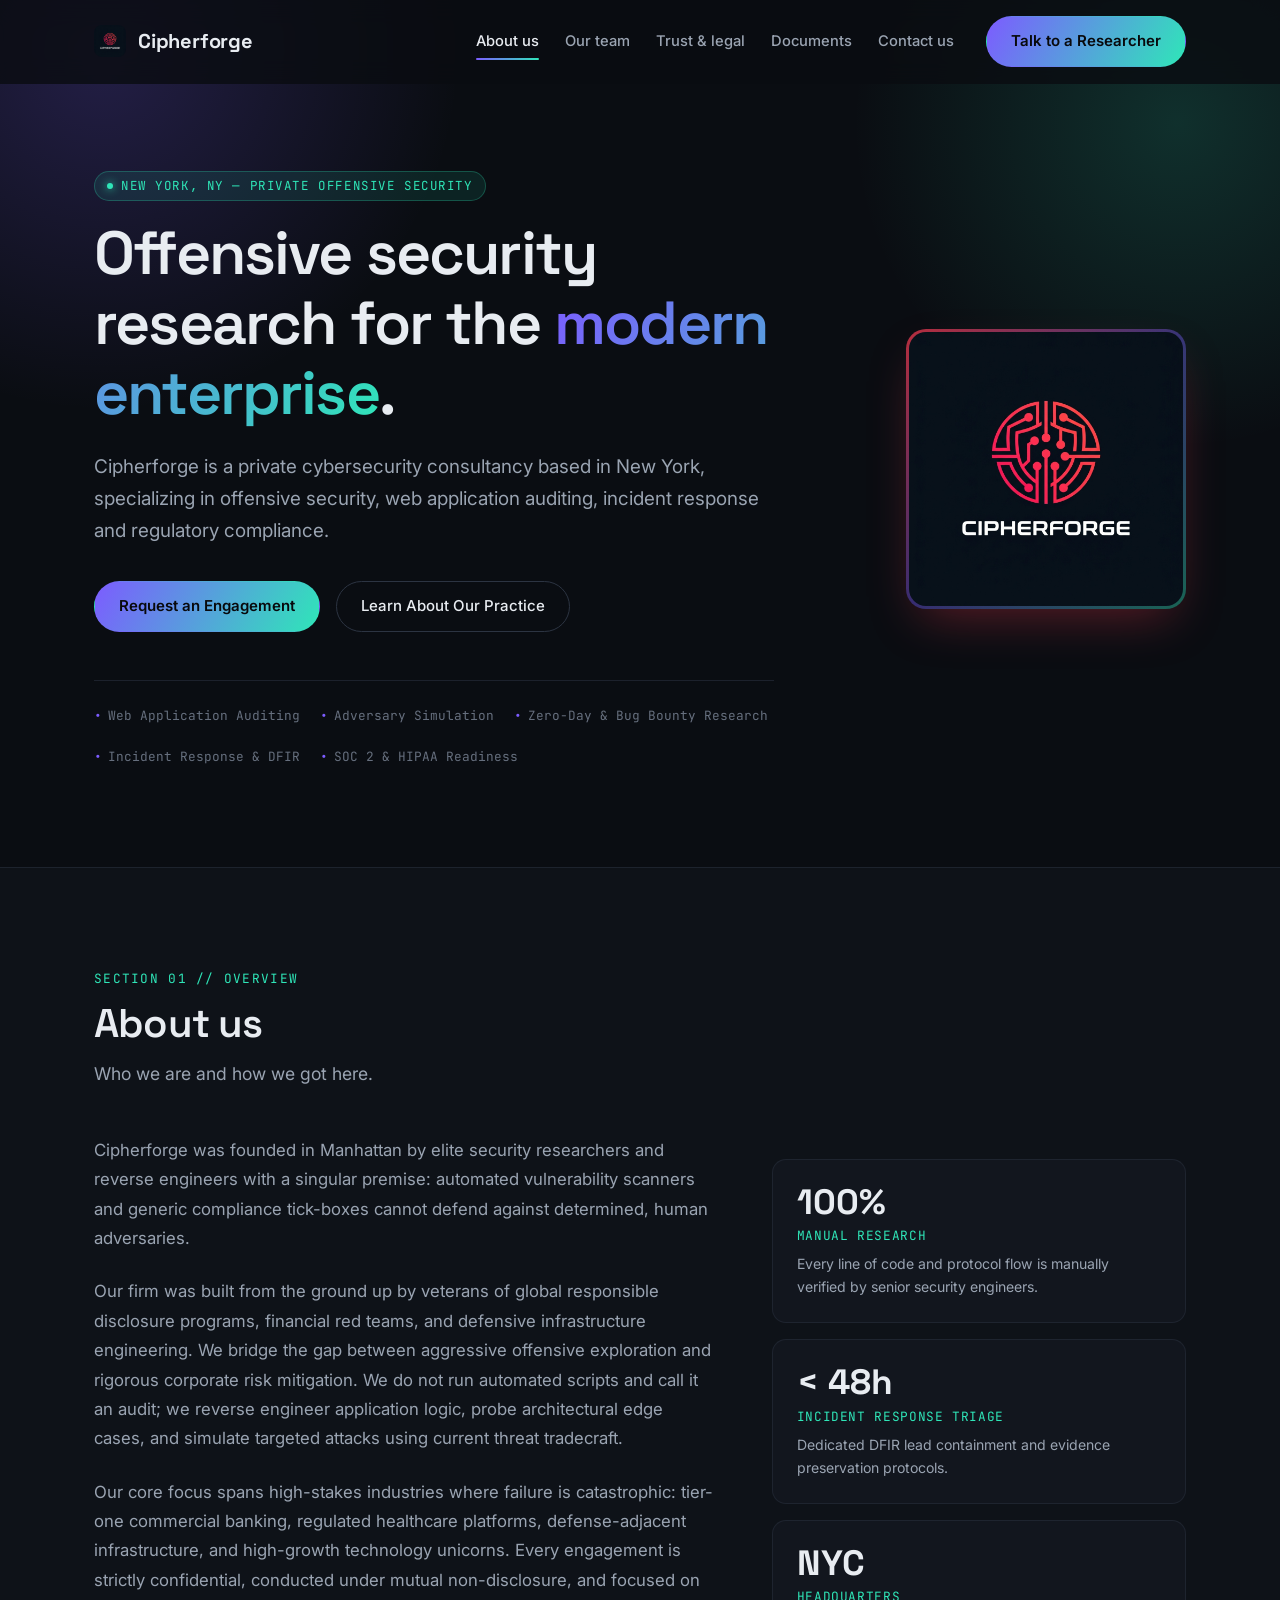
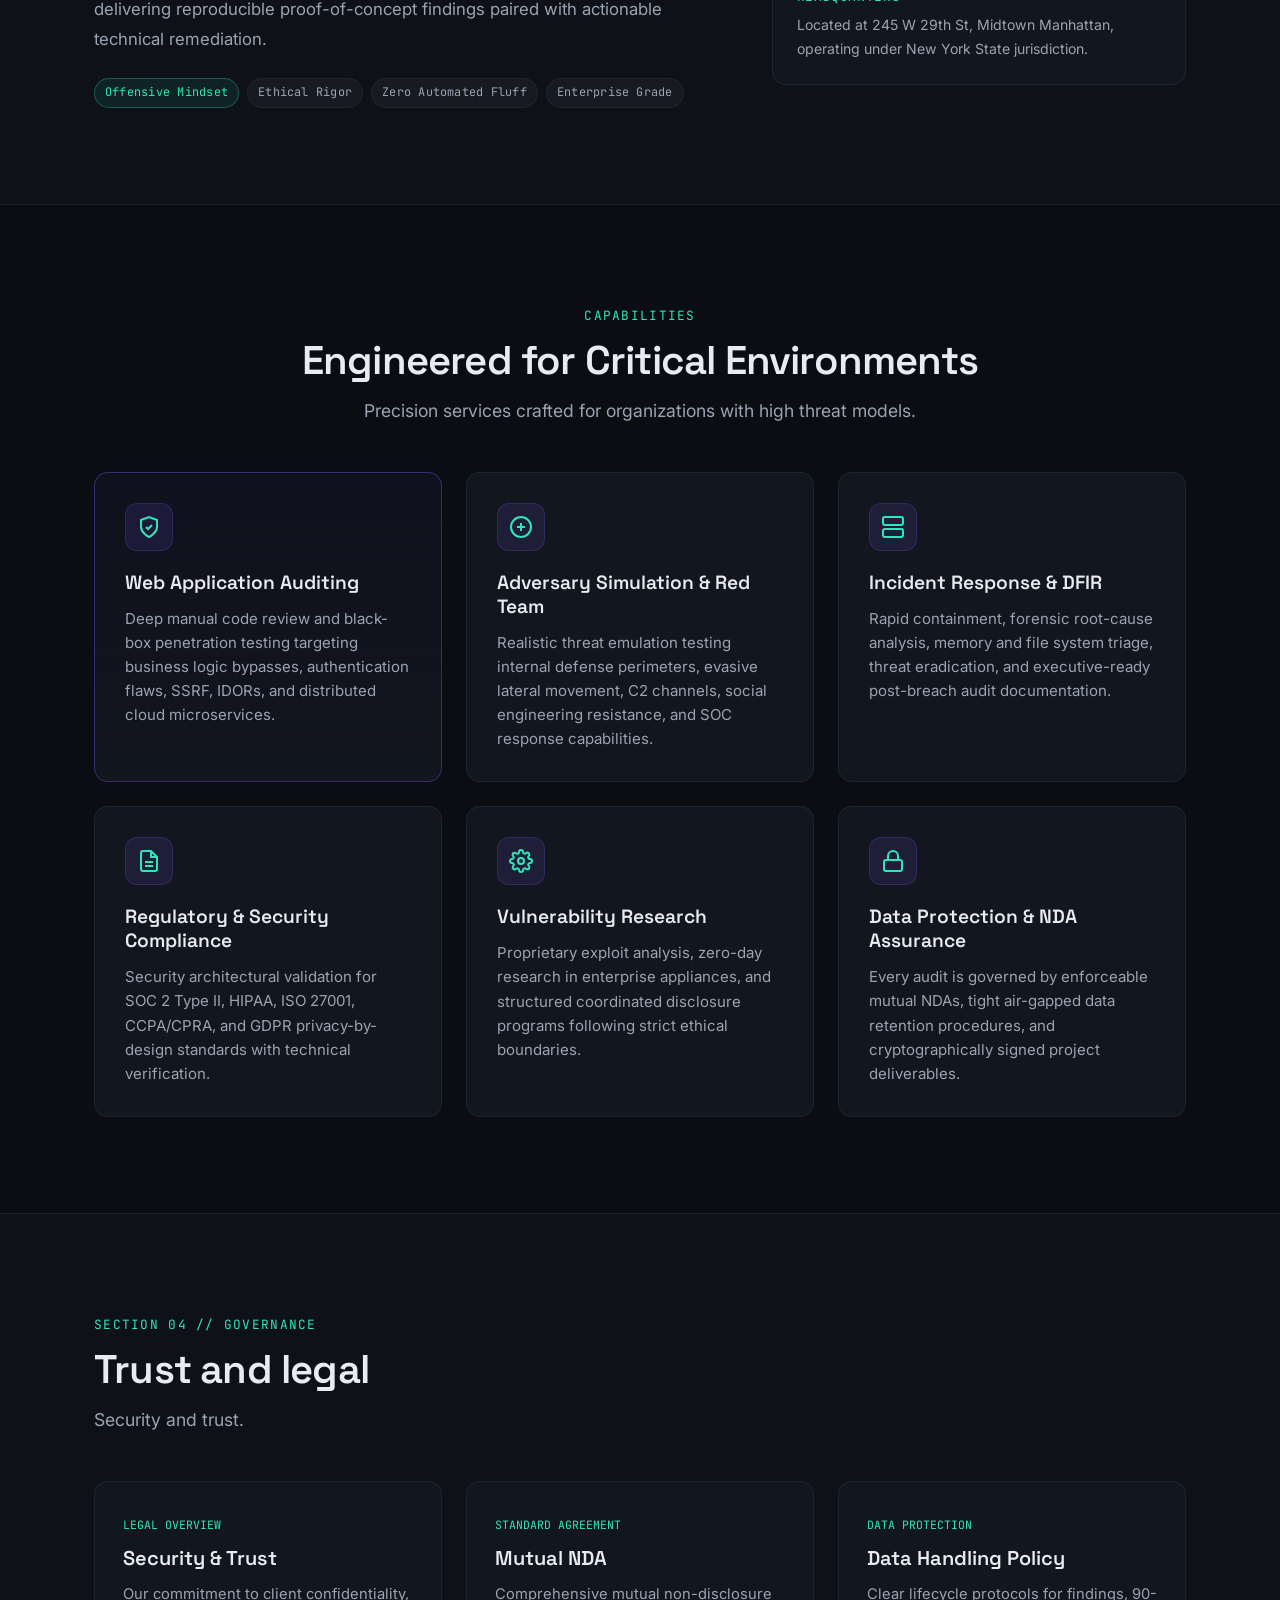
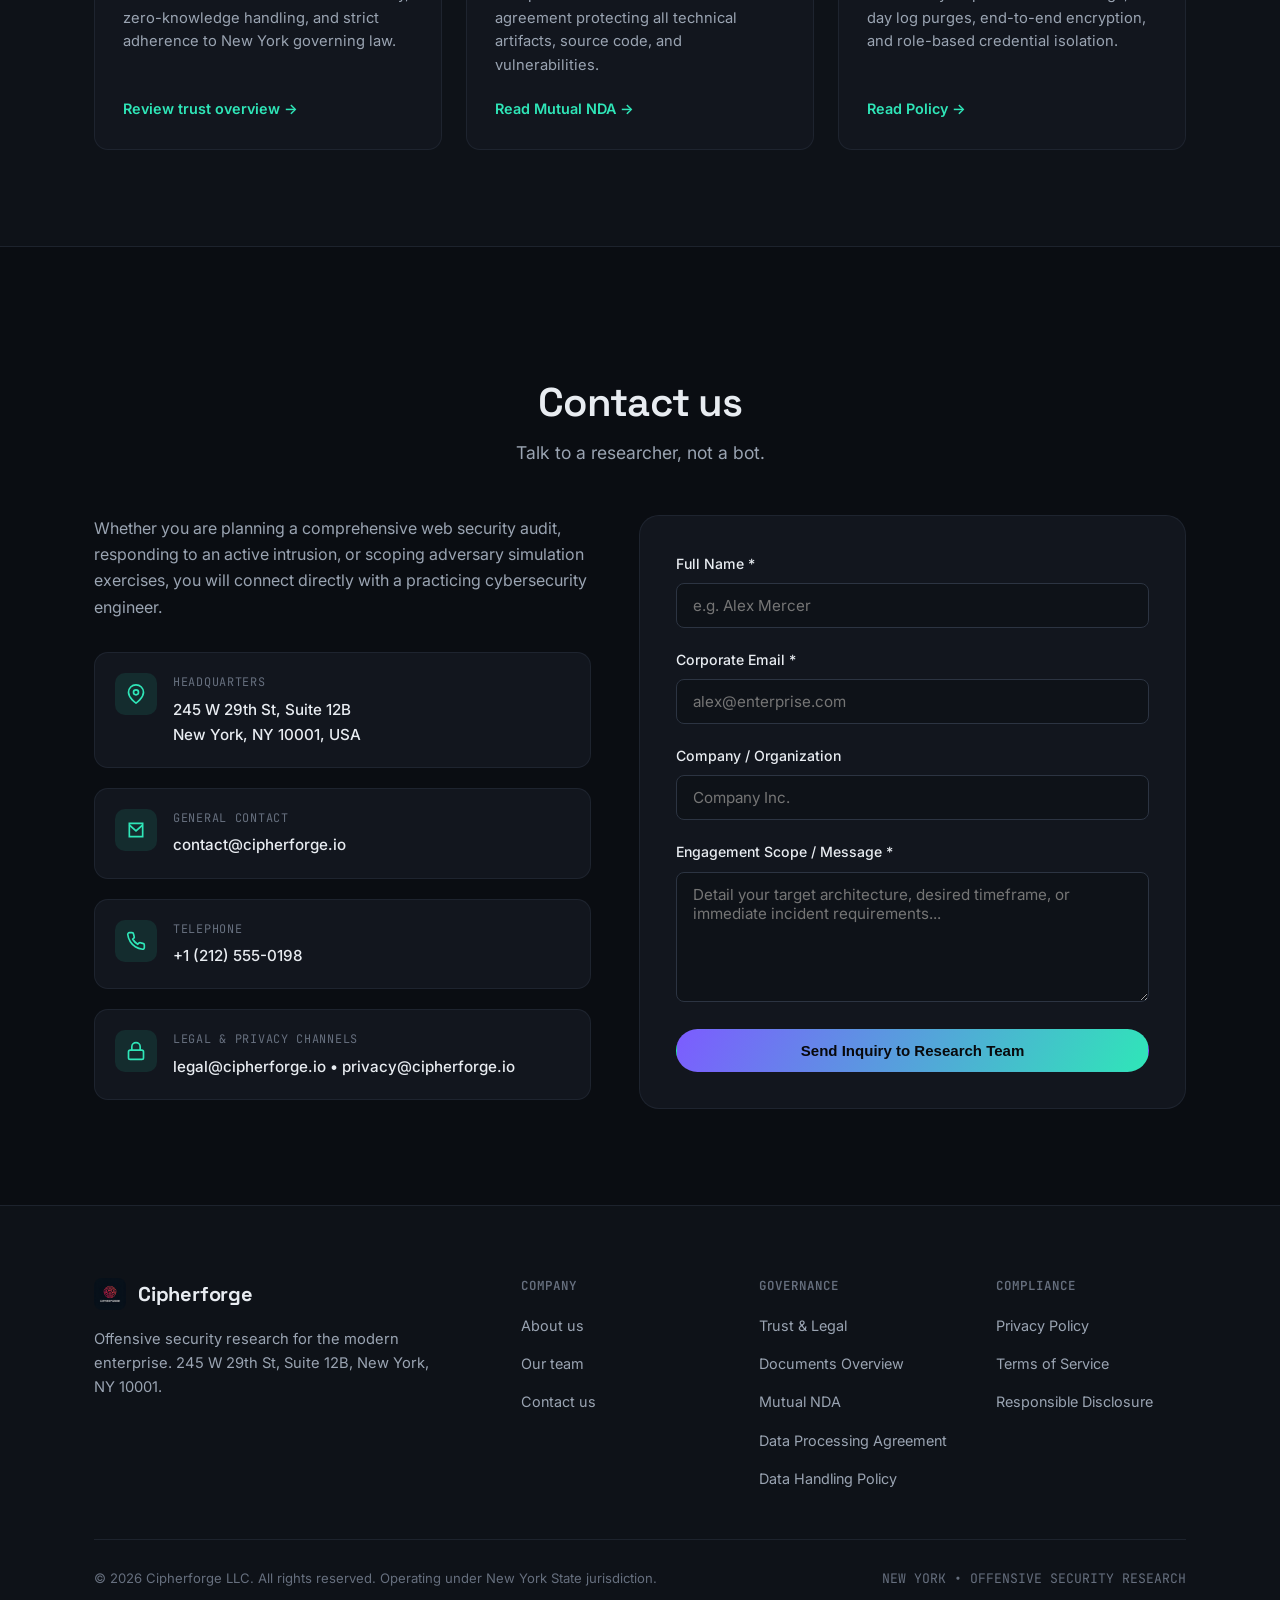
==== commit bf4cdcce: "Update corporate branding with circuit-shield logo and hero emblem" ====
--- a/index.html
+++ b/index.html
@@ -65,20 +65,7 @@
   <header class="nav" id="nav">
     <div class="nav-inner">
       <a href="index.html" class="brand-link">
-        <span class="brand-logo-icon">
-          <svg viewBox="0 0 40 40" fill="none" xmlns="http://www.w3.org/2000/svg">
-            <rect width="40" height="40" rx="10" fill="#12161e" stroke="#2c3442" stroke-width="1.5" />
-            <path d="M20 7 L31 13 V23 C31 29 25 33 20 35 C15 33 9 29 9 23 V13 Z" stroke="url(#nav-grad)" stroke-width="2" stroke-linejoin="round"/>
-            <path d="M16 20 L24 20 M20 16 L20 24" stroke="#e8ecf1" stroke-width="2" stroke-linecap="round"/>
-            <circle cx="20" cy="20" r="5" stroke="url(#nav-grad)" stroke-width="1.5"/>
-            <defs>
-              <linearGradient id="nav-grad" x1="0" y1="0" x2="40" y2="40" gradientUnits="userSpaceOnUse">
-                <stop offset="0%" stop-color="#7c5cff" />
-                <stop offset="100%" stop-color="#2fe6b8" />
-              </linearGradient>
-            </defs>
-          </svg>
-        </span>
+        <span class="brand-logo-icon"><img src="assets/logo.png" alt="Cipherforge" width="32" height="32" style="border-radius: 8px; object-fit: cover; display: block;"></span>
         Cipherforge
       </a>
 
@@ -125,6 +112,11 @@
           <span>Zero-Day & Bug Bounty Research</span>
           <span>Incident Response & DFIR</span>
           <span>SOC 2 & HIPAA Readiness</span>
+        </div>
+            </div>
+      <div class="hero-emblem-wrap reveal">
+        <div class="hero-emblem-ring">
+          <img src="assets/img/cipherforge-logo.jpg" alt="Cipherforge Corporate Logo" class="hero-emblem-img" />
         </div>
       </div>
     </div>
@@ -377,18 +369,7 @@
       <div class="footer-top">
         <div class="footer-brand">
           <a href="index.html" class="brand-link">
-            <span class="brand-logo-icon">
-              <svg viewBox="0 0 40 40" fill="none" xmlns="http://www.w3.org/2000/svg">
-                <rect width="40" height="40" rx="10" fill="#12161e" stroke="#2c3442" stroke-width="1.5" />
-                <path d="M20 7 L31 13 V23 C31 29 25 33 20 35 C15 33 9 29 9 23 V13 Z" stroke="url(#nav-grad-ft)" stroke-width="2" stroke-linejoin="round"/>
-                <defs>
-                  <linearGradient id="nav-grad-ft" x1="0" y1="0" x2="40" y2="40" gradientUnits="userSpaceOnUse">
-                    <stop offset="0%" stop-color="#7c5cff" />
-                    <stop offset="100%" stop-color="#2fe6b8" />
-                  </linearGradient>
-                </defs>
-              </svg>
-            </span>
+            <span class="brand-logo-icon"><img src="assets/logo.png" alt="Cipherforge" width="32" height="32" style="border-radius: 8px; object-fit: cover; display: block;"></span>
             Cipherforge
           </a>
           <p class="footer-desc">
--- a/css/styles.css
+++ b/css/styles.css
@@ -348,10 +348,40 @@
 .hero-inner {
   position: relative;
   z-index: 1;
+  display: grid;
+  grid-template-columns: 1fr auto;
+  gap: 48px;
+  align-items: center;
 }
 
 .hero-content {
-  max-width: 820px;
+  max-width: 680px;
+}
+
+.hero-emblem-wrap {
+  display: flex;
+  justify-content: center;
+  align-items: center;
+}
+
+.hero-emblem-ring {
+  width: 280px;
+  height: 280px;
+  border-radius: var(--radius-lg);
+  padding: 3px;
+  background: linear-gradient(135deg, rgba(255, 60, 80, 0.7) 0%, rgba(124, 92, 255, 0.4) 50%, rgba(47, 230, 184, 0.4) 100%);
+  box-shadow: 0 20px 50px -15px rgba(255, 60, 80, 0.35);
+  position: relative;
+  overflow: hidden;
+}
+
+.hero-emblem-img {
+  width: 100%;
+  height: 100%;
+  border-radius: calc(var(--radius-lg) - 3px);
+  object-fit: cover;
+  display: block;
+  background: #0a0d12;
 }
 
 .eyebrow {
